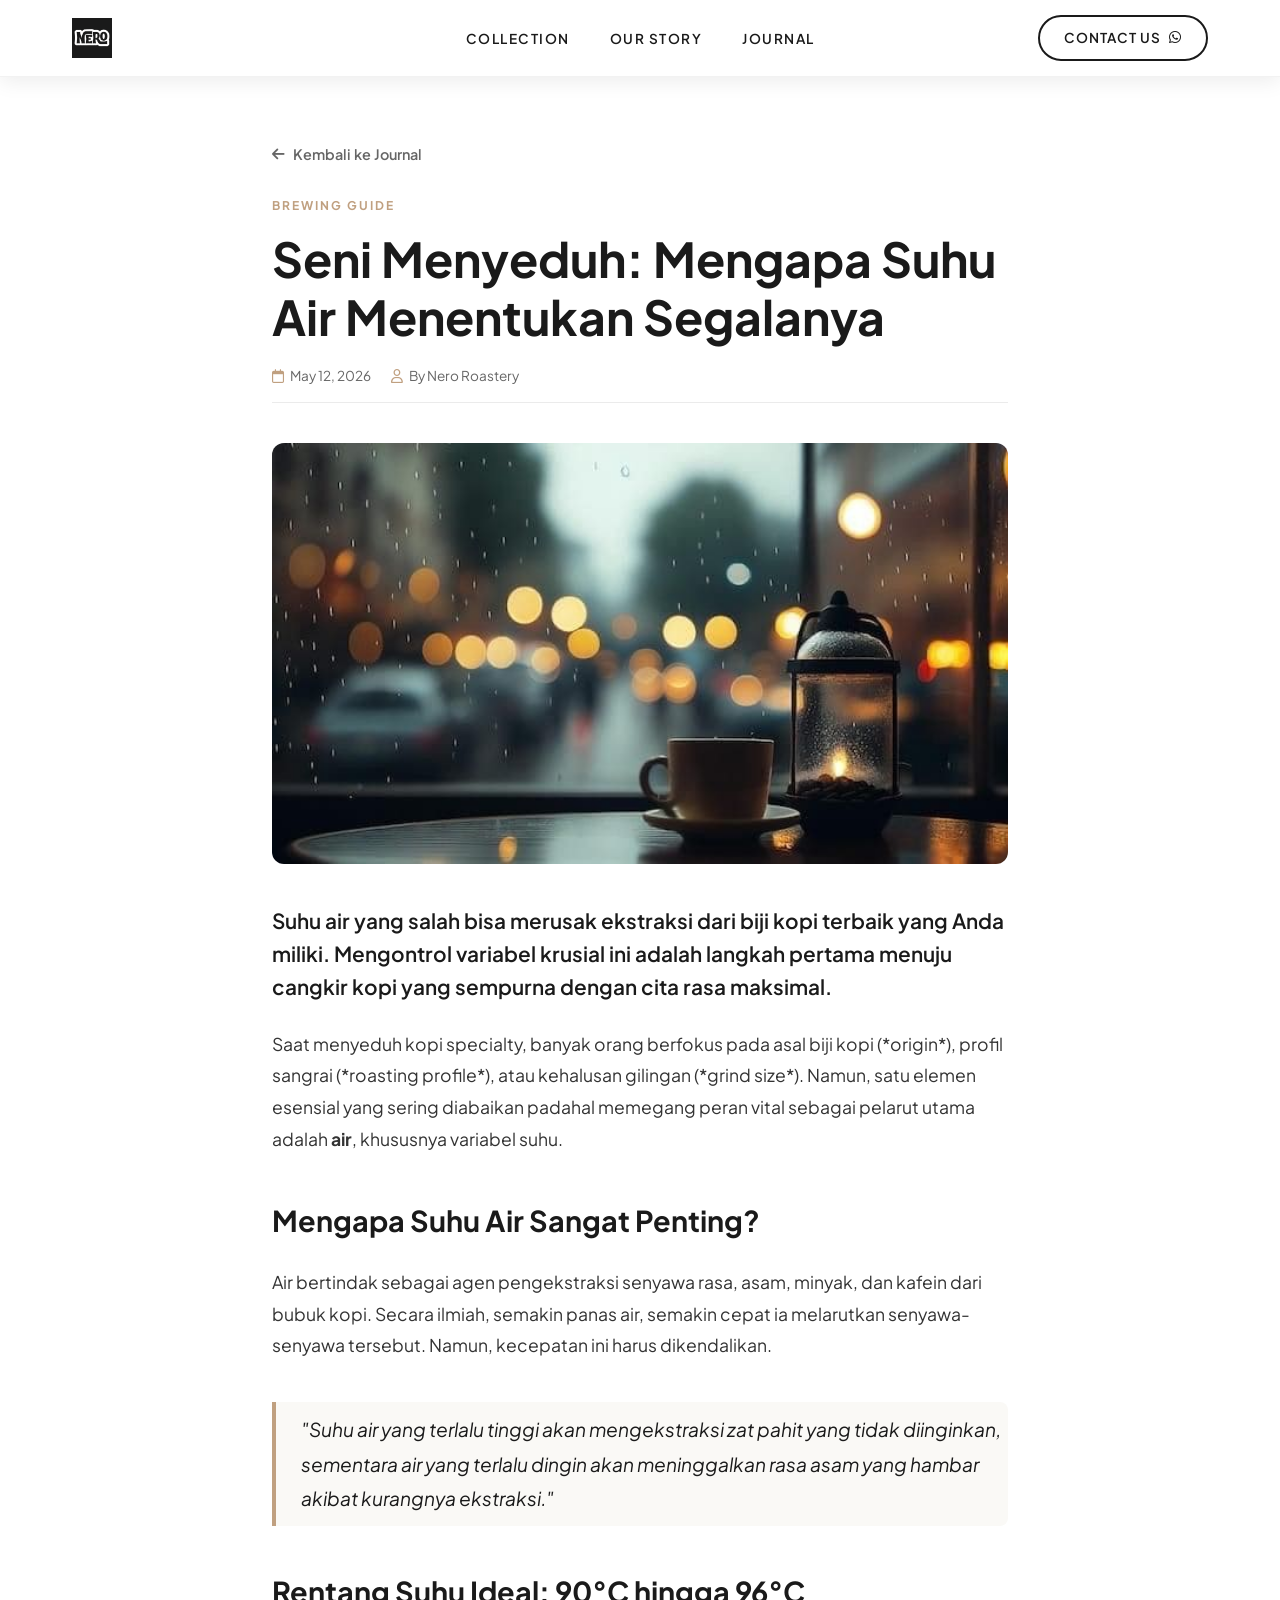
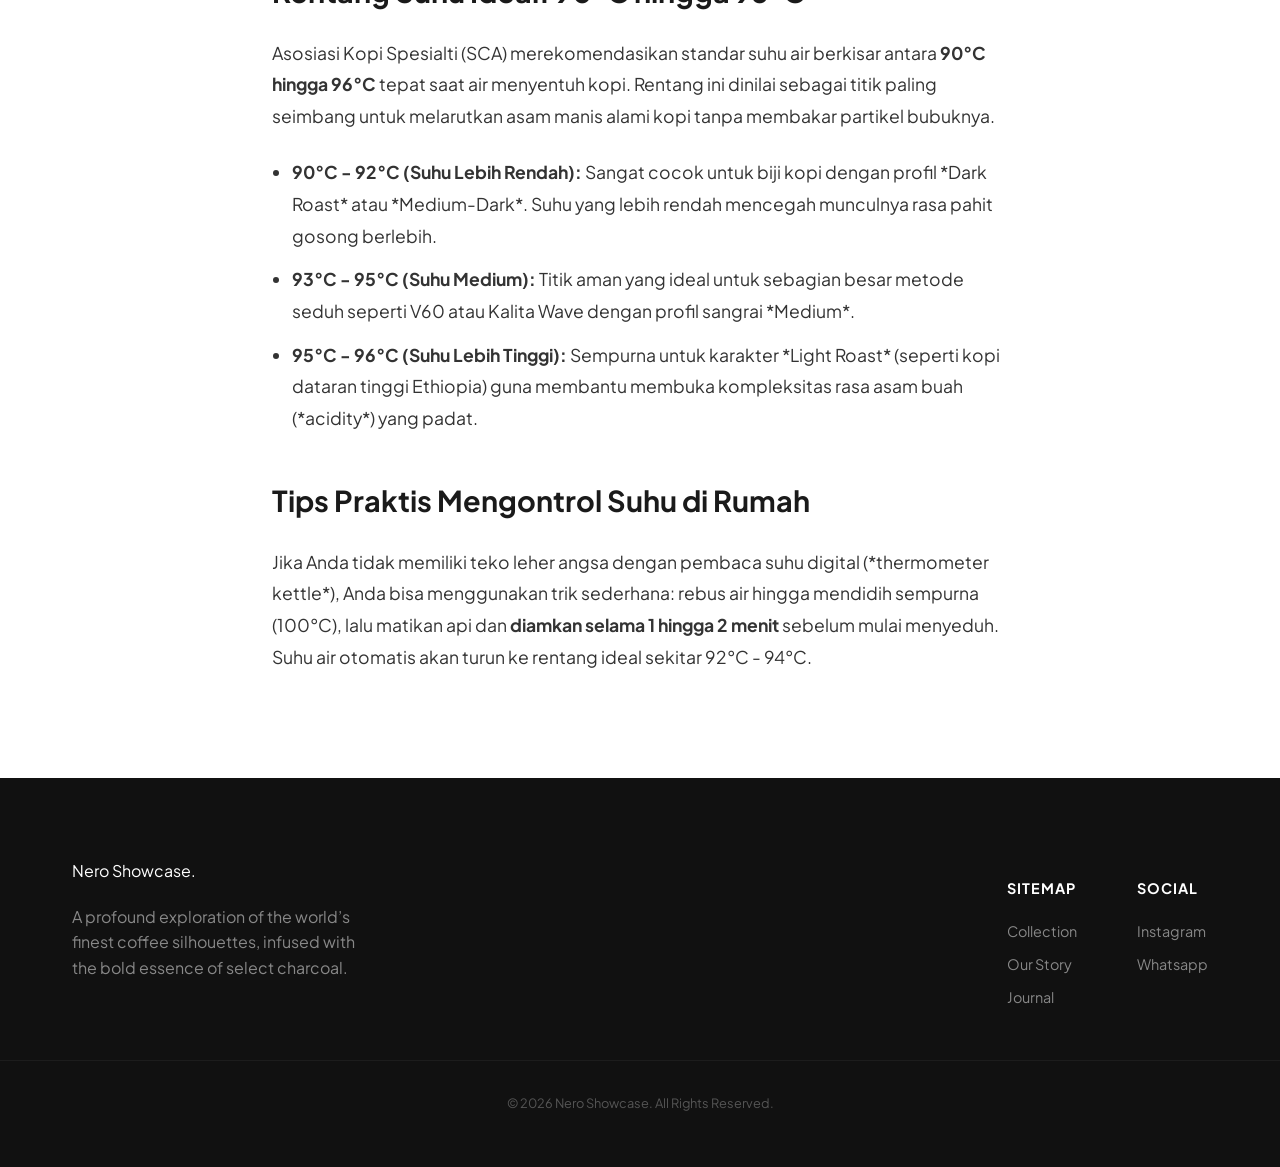
==== article1.html @ 65f0a844 "Add files via upload" ====
<!DOCTYPE html>
<html lang="en">
<head>
    <meta charset="UTF-8">
    <meta name="viewport" content="width=device-width, initial-scale=1.0">
    <meta name="description" content="Nero Journal - Detail Artikel">
    <title>Seni Menyeduh: Mengapa Suhu Air Menentukan Segalanya | Nero</title>
    
    <!-- Stylesheets -->
    <link rel="stylesheet" href="styles.css">
    <link href="https://fonts.googleapis.com/css2?family=Plus+Jakarta+Sans:wght@300;400;600;700&display=swap" rel="stylesheet">
    <link rel="stylesheet" href="https://cdnjs.cloudflare.com/ajax/libs/font-awesome/6.0.0/css/all.min.css">
</head>
<body class="article-detail-page">

    <!-- Navigation Bar (Sama seperti halaman utama) -->
    <nav id="main-nav" class="scrolled"> <!-- Kelas 'scrolled' dipasang permanen agar background nav langsung putih/solid di halaman detail -->
        <div class="container nav-wrapper">
            <div class="logo">
                <a href="index.html#hero">
                    <img src="images/logo.png" alt="Nero Logo" class="logo-img" style="filter: none; height: 40px;">    
                </a>
            </div>
            <ul class="nav-links">
                <li><a href="index.html#products" class="nav-item">Collection</a></li>
                <li><a href="index.html#about" class="nav-item">Our Story</a></li>
                <li><a href="index.html#blog" class="nav-item">Journal</a></li>
            </ul>
            <div class="nav-contact-btn-wrapper">
                <a href="https://wa.me/6287782982960" target="_blank" class="btn-contact-us">
                    Contact Us <i class="fab fa-whatsapp"></i>
                </a>
            </div>
        </div>
    </nav>

    <!-- Main Content Container -->
    <main class="container article-container">
        <!-- Kembali ke Journal -->
        <a href="index.html#blog" class="back-to-journal">
            <i class="fas fa-arrow-left"></i> Kembali ke Journal
        </a>

        <article class="main-article">
            <!-- Header Artikel -->
            <header class="article-header">
                <span class="category">Brewing Guide</span>
                <h1>Seni Menyeduh: Mengapa Suhu Air Menentukan Segalanya</h1>
                <div class="article-meta">
                    <span class="meta-date"><i class="far fa-calendar"></i> May 12, 2026</span>
                    <span class="meta-author"><i class="far fa-user"></i> By Nero Roastery</span>
                </div>
            </header>

            <!-- Gambar Utama -->
            <div class="article-hero-img">
                <img src="images/Article 1.jpg" alt="Brewing coffee">
            </div>

            <!-- Konten Artikel -->
            <div class="article-body">
                <p class="lead">Suhu air yang salah bisa merusak ekstraksi dari biji kopi terbaik yang Anda miliki. Mengontrol variabel krusial ini adalah langkah pertama menuju cangkir kopi yang sempurna dengan cita rasa maksimal.</p>
                
                <p>Saat menyeduh kopi specialty, banyak orang berfokus pada asal biji kopi (*origin*), profil sangrai (*roasting profile*), atau kehalusan gilingan (*grind size*). Namun, satu elemen esensial yang sering diabaikan padahal memegang peran vital sebagai pelarut utama adalah <strong>air</strong>, khususnya variabel suhu.</p>

                <h2>Mengapa Suhu Air Sangat Penting?</h2>
                <p>Air bertindak sebagai agen pengekstraksi senyawa rasa, asam, minyak, dan kafein dari bubuk kopi. Secara ilmiah, semakin panas air, semakin cepat ia melarutkan senyawa-senyawa tersebut. Namun, kecepatan ini harus dikendalikan.</p>
                
                <blockquote>
                    "Suhu air yang terlalu tinggi akan mengekstraksi zat pahit yang tidak diinginkan, sementara air yang terlalu dingin akan meninggalkan rasa asam yang hambar akibat kurangnya ekstraksi."
                </blockquote>

                <h2>Rentang Suhu Ideal: 90°C hingga 96°C</h2>
                <p>Asosiasi Kopi Spesialti (SCA) merekomendasikan standar suhu air berkisar antara <strong>90°C hingga 96°C</strong> tepat saat air menyentuh kopi. Rentang ini dinilai sebagai titik paling seimbang untuk melarutkan asam manis alami kopi tanpa membakar partikel bubuknya.</p>
                
                <ul>
                    <li><strong>90°C - 92°C (Suhu Lebih Rendah):</strong> Sangat cocok untuk biji kopi dengan profil *Dark Roast* atau *Medium-Dark*. Suhu yang lebih rendah mencegah munculnya rasa pahit gosong berlebih.</li>
                    <li><strong>93°C - 95°C (Suhu Medium):</strong> Titik aman yang ideal untuk sebagian besar metode seduh seperti V60 atau Kalita Wave dengan profil sangrai *Medium*.</li>
                    <li><strong>95°C - 96°C (Suhu Lebih Tinggi):</strong> Sempurna untuk karakter *Light Roast* (seperti kopi dataran tinggi Ethiopia) guna membantu membuka kompleksitas rasa asam buah (*acidity*) yang padat.</li>
                </ul>

                <h2>Tips Praktis Mengontrol Suhu di Rumah</h2>
                <p>Jika Anda tidak memiliki teko leher angsa dengan pembaca suhu digital (*thermometer kettle*), Anda bisa menggunakan trik sederhana: rebus air hingga mendidih sempurna (100°C), lalu matikan api dan <strong>diamkan selama 1 hingga 2 menit</strong> sebelum mulai menyeduh. Suhu air otomatis akan turun ke rentang ideal sekitar 92°C - 94°C.</p>
            </div>
        </article>
    </main>

    <!-- Footer (Sama seperti halaman utama) -->
    <footer>
        <div class="container footer-content">
            <div class="footer-brand">
                <div class="logo">Nero Showcase<span>.</span></div>
                <p>A profound exploration of the world’s finest coffee silhouettes, infused with the bold essence of select charcoal.</p>
            </div>
            <div class="footer-info">
                <div class="footer-col">
                    <h4>Sitemap</h4>
                    <a href="index.html#products">Collection</a>
                    <a href="index.html#about">Our Story</a>
                    <a href="index.html#blog">Journal</a>
                </div>
                <div class="footer-col">
                    <h4>Social</h4>
                    <a href="https://www.instagram.com/sip.with.nero/">Instagram</a>
                    <a href="https://wa.me/6287782982960">Whatsapp</a>
                </div>
            </div>
        </div>
        <div class="footer-bottom">
            <div class="container">
                <p>&copy; 2026 Nero Showcase. All Rights Reserved.</p>
            </div>
        </div>
    </footer>

</body>
</html>
---- styles.css ----
/* ==========================================================================
   1. SETTINGS & VARIABLES
   ========================================================================== */
:root {
    --primary: #1a1a1a;
    --accent: #c0a080;
    --bg: #faf9f6;
    --white: #ffffff;
    --text-muted: #666666;
    --transition: all 0.4s cubic-bezier(0.165, 0.84, 0.44, 1);
    --container-width: 1200px;
}

/* ==========================================================================
   2. GLOBAL RESET
   ========================================================================== */
*, *::before, *::after { 
  box-sizing: border-box; 
}

body { 
    margin: 0; 
    font-family: 'Plus Jakarta Sans', sans-serif; 
    background-color: var(--bg); 
    color: var(--primary); 
    line-height: 1.6;
    overflow-x: hidden; 
    -webkit-font-smoothing: antialiased;
}

a { 
  text-decoration: none; 
  color: inherit; transition: 
  var(--transition); 
}

img { 
  max-width: 100%; 
  display: block; 
  object-fit: cover; 
}

/* ==========================================================================
   3. REUSABLE COMPONENTS
   ========================================================================== */
.container {
    max-width: var(--container-width);
    margin: 0 auto;
    padding: 0 2rem;
}

.section-padding { 
  padding: 120px 0; 
  border-bottom: 1px solid rgba(0,0,0,0.05); 
}

.section-header { 
  text-align: center; 
  margin-bottom: 60px; 
}

.section-header h2 { 
  font-size: 2.5rem; 
  margin-bottom: 10px; 
}

.section-header p { 
  color: var(--text-muted); 
}

.subtitle {
    display: block; 
    color: var(--accent); 
    font-weight: 700;
    text-transform: uppercase; 
    letter-spacing: 2px; 
    font-size: 0.8rem; 
    margin-bottom: 10px;
}

.tag {
    display: inline-block; 
    font-size: 0.7rem; 
    font-weight: 700;
    text-transform: uppercase; 
    letter-spacing: 1px; 
    color: var(--accent);
    margin-top: 15px; 
    padding: 4px 12px; 
    border: 1px solid var(--accent); 
    border-radius: 4px;
}

/* ==========================================================================
   4. NAVIGATION
   ========================================================================== */
#main-nav {
    position: fixed;
    width: 100%;
    padding: 30px 0;
    transition: all 0.4s cubic-bezier(0.4, 0, 0.2, 1);
    z-index: 1000;
    background: transparent;
}

#main-nav.scrolled {
    padding: 15px 0;
    background: rgba(255, 255, 255, 0.95);
    backdrop-filter: blur(15px);
    box-shadow: 0 4px 20px rgba(0, 0, 0, 0.08);
    border-bottom: 1px solid rgba(0,0,0,0.05);
}

#main-nav.scrolled .logo-img {
    height: 40px;
    filter: none; 
}

#main-nav.scrolled .nav-item{
    color: #1a1a1a;
}

#main-nav.scrolled .nav-item:hover,
#main-nav.scrolled {
    color: var(--accent);
}

.nav-wrapper {
    display: grid;
    grid-template-columns: 1fr auto 1fr;
    align-items: center;
    width: 100%;
}

.btn-contact-us {
    background-color: transparent;
    color: #ffffff;
    right: 100px;
    padding: 10px 24px;
    border-radius: 50px;
    font-size: 0.85rem;
    font-weight: 600;
    text-transform: uppercase;
    letter-spacing: 1px;
    border: 2px solid #ffffff;
    display: inline-flex;
    align-items: center;
    gap: 8px;
    transition: var(--transition);
}

#main-nav.scrolled .btn-contact-us {
    color: var(--primary);
    border-color: var(--primary);
}

.btn-contact-us:hover {
    background-color: var(--accent);
    border-color: var(--accent);
    color: #ffffff !important; /* Memaksa teks tetap putih saat di-hover */
    transform: translateY(-2px);
    box-shadow: 0 4px 15px rgba(192, 160, 128, 0.4);
}

.nav-contact-btn-wrapper {
    display: flex;
    justify-content: flex-end;
}

#main-nav .logo a, 
#main-nav .nav-item {
    color: #ffffff;
}

.logo {
    display: flex;
    align-items: center;
}

.logo-img {
    height: 50px;
    width: auto;
    transition: all 0.4s ease;
    filter: brightness(0) invert(1); 
}

nav.scrolled .logo-img {
    height: 40px; 
    filter: none; 
    background-color: var(--primary);
}

.nav-links { 
  display: flex; 
  gap: 40px; 
  list-style: none; 
  margin: 0; 
  padding: 0; 
  justify-content: center; 
}

.nav-item, .nav-socials a {
    color: rgba(255, 255, 255, 0.9);
    transition: all 0.3s ease;
}

.nav-item {
    font-size: 0.85rem;
    font-weight: 600;
    text-transform: uppercase;
    letter-spacing: 1.5px;
    color: rgba(255, 255, 255, 0.9);
    position: relative;
    transition: var(--transition);
}

.nav-item::after {
    content: '';
    position: absolute;
    bottom: -5px;
    left: 0;
    width: 0;
    height: 2px;
    background: var(--accent);
    transition: width 0.3s ease;
}

.nav-item:hover::after { 
  width: 100%; 
}

.nav-item:hover { 
  color: var(--white); 
}

nav.scrolled .nav-item:hover { 
  color: var(--accent); 
}

/* ==========================================================================
   5. HERO SECTION
   ========================================================================== */
.hero { 
    height: 100vh; 
    position: relative; 
    display: flex; 
    align-items: center; 
    justify-content: center; 
    text-align: center; 
    color: var(--white); 
    overflow: hidden;
}
.hero video { 
  position: absolute; 
  inset: 0; 
  width: 100%; 
  height: 100%; 
  z-index: -2; 
  object-fit: cover; 
}

.overlay { 
  position: absolute; 
  inset: 0; 
  z-index: -1; 
  background: linear-gradient(to right, rgba(0,0,0,0.6) 20%, transparent 80%); 
}

.hero h1 { 
  font-size: clamp(2.5rem, 8vw, 5rem); 
  line-height: 1.1; 
  margin-bottom: 20px; 
}

.hero h1 span { 
  color: black; 
}

.hero p { 
  max-width: 500px; 
  font-size: 1.1rem; 
  margin: 0 auto 30px; 
  opacity: 0.9; 
}
.btn { 
  padding: 14px 32px; 
  border-radius: 50px; 
  font-weight: 600; 
  display: inline-block; 
  border: none; 
  cursor: pointer; 
  text-align: center; 
  transition: var(--transition); 
}
.btn-primary { 
  background: var(--white); 
  color: var(--primary); 
}
.btn-primary:hover { 
  background: var(--accent); 
  color: var(--white); 
  transform: translateY(-3px); 
  box-shadow: 0 10px 20px rgba(192, 160, 128, 0.3); 
}

/* ==========================================================================
   6. PRODUCT SECTION
   ========================================================================== */
.category-wrapper {
    margin-bottom: 80px;
}

.category-title {
    font-size: 1.8rem;
    margin-bottom: 40px;
    padding-left: 10px;
    border-left: 4px solid var(--accent);
}

/* Grid dipaksa menjadi 3 kolom */
.product-grid { 
    display: grid; 
    grid-template-columns: repeat(3, 1fr); /* Tetap 3 kolom */
    gap: 40px; /* Spacing antar card diperlebar agar elegan */
}

.product-card { 
    background: transparent; /* Hilangkan bg agar menyatu dengan desain showcase */
    transition: var(--transition); 
}

.product-card img { 
    width: 100%; 
    height: 100%; 
    object-fit: cover; 
    transition: var(--transition); 
}
.img-container { 
    width: 100%; 
    aspect-ratio: 1 / 1; 
    overflow: hidden; 
    border-radius: 12px; 
    
    /* Latar belakang profesional: Abu-abu sangat muda/Putih tulang */
    background-color: #F7F7F7; 
    
    /* Memberikan jarak agar gambar mengecil di tengah (Clean Look) */
    padding: 40px; 
    
    /* Layout untuk memastikan gambar tepat di tengah */
    display: flex;
    justify-content: center;
    align-items: center;
    
    /* Garis tepi tipis untuk definisi (Optional) */
    border: 1px solid rgba(0,0,0,0.03);
    
    transition: var(--transition);
}

.img-container img { 
    max-width: 100%; 
    max-height: 100%; 
    width: auto;
    height: auto;
    
    /* Memastikan seluruh objek produk terlihat tanpa terpotong */
    object-fit: contain; 
    
    /* Shadow halus pada gambar produk agar terlihat 3D (Premium Touch) */
    filter: drop-shadow(0 10px 15px rgba(0,0,0,0.1));
    
    transition: transform 0.5s cubic-bezier(0.165, 0.84, 0.44, 1);
}

/* Interaksi Hover */
.product-card:hover .img-container {
    background-color: #EDEDED; /* Berubah sedikit lebih gelap saat hover */
}

.product-card:hover img {
    transform: scale(1.1) translateY(-5px);
}

/* Spacing Spesifik untuk Teks (h3, p, price) */
.product-card h3 { 
    padding-top: 10px;
    font-size: 1.4rem; 
    margin: 0 0 15px 0; /* Jarak bawah Judul */
    line-height: 1.2;
}

.product-card p { 
    color: var(--text-muted); 
    font-size: 0.95rem;
    margin: 0 0 20px 0; /* Jarak bawah Paragraf */
    min-height: 50px; /* Menjaga agar tinggi teks seragam */
}

.price { 
    font-weight: 700; 
    color: var(--accent); 
    font-size: 1.25rem; 
    display: block; 
    margin-top: auto; /* Mendorong harga ke bawah jika teks deskripsi pendek */
}

/* ==========================================================================
   7. ABOUT SECTION
   ========================================================================== */
.about-wrapper { 
  display: grid; 
  grid-template-columns: 1fr 1fr; 
  gap: 80px; 
  align-items: center; 
}

.about-image-stack { 
  position: relative; 
  padding-bottom: 40px; 
}

.about-image-stack .img-main { 
  width: 100%; 
  height: auto; 
  border-radius: 12px; 
  z-index: 2; 
  position: relative; 
}

.img-accent-box { 
  position: absolute; 
  width: 80%; 
  height: 80%; 
  border: 2px solid var(--accent); 
  bottom: 0; 
  right: -20px; 
  z-index: 1; 
}

.about-text h2 { 
  font-size: 2.5rem; 
  line-height: 1.1; 
  margin-bottom: 25px; 
}

.about-text .lead { 
  font-size: 1.1rem; 
  color: var(--primary); 
  font-weight: 600; 
  margin-bottom: 20px; 
}

.about-stats { 
  display: flex; 
  gap: 40px; 
  margin-top: 40px; 
  padding-top: 30px; 
  border-top: 1px solid #eee; 
}

.stat-item strong { 
  display: block; 
  font-size: 2rem; 
  color: var(--primary);
}

.stat-item span { 
  font-size: 0.85rem; 
  color: var(--text-muted); 
}

/* ==========================================================================
   8. JOURNAL SECTION
   ========================================================================== */
.blog-grid { 
    display: grid; 
    grid-template-columns: repeat(auto-fit, minmax(320px, 1fr)); 
    gap: 50px; /* Jarak antar artikel diperlebar agar tidak sesak */
}

.blog-card { 
    background: transparent; /* Menghilangkan background agar terlihat lebih clean */
    border-radius: 0; /* Menggunakan gaya tajam/minimalis sering terlihat lebih premium */
    overflow: hidden; 
    transition: var(--transition); 
}

/* Container Gambar */
.blog-img { 
    position: relative; 
    overflow: hidden; 
    margin-bottom: 30px; /* Spacing lebih besar ke area teks */
    border-radius: 8px; /* Border radius halus hanya pada gambar */
}

.blog-img img { 
    width: 100%; 
    height: 280px; /* Gambar dibuat sedikit lebih tinggi */
    object-fit: cover; 
    transition: transform 0.8s cubic-bezier(0.165, 0.84, 0.44, 1);
}

.blog-card:hover .blog-img img { 
    transform: scale(1.08); /* Zoom halus saat hover */
}

/* Badge Tanggal */
.blog-date { 
    position: absolute; 
    bottom: 0; 
    left: 0; 
    background: var(--primary); 
    color: var(--white); 
    padding: 10px 18px; 
    font-size: 0.7rem; 
    font-weight: 600;
    letter-spacing: 1px;
}

/* Area Informasi Teks */
.blog-info {
    padding: 0 5px; /* Memberikan sedikit offset agar teks tidak menempel ke tepi container */
}

.category { 
    color: var(--accent); 
    font-weight: 700; 
    font-size: 0.75rem; 
    text-transform: uppercase; 
    letter-spacing: 2px;
    display: block; 
    margin-bottom: 15px; /* Jarak ke judul */
}

/* Perbaikan Spacing Judul (H3) */
.blog-info h3 { 
    font-size: 1.5rem; 
    margin-bottom: 20px; /* Spacing lebih lega ke paragraf */
    line-height: 1.25; 
    color: var(--primary);
    font-weight: 700;
}

/* Perbaikan Spacing Paragraf */
.blog-info p { 
    color: var(--text-muted); 
    font-size: 1rem; 
    line-height: 1.6;
    margin-bottom: 30px; /* Spacing lebih lega ke tombol Read More */
    display: -webkit-box; 
    -webkit-line-clamp: 3;
    line-clamp: 3;
    -webkit-box-orient: vertical; 
    overflow: hidden; 
}

/* Read More / See More Styling */
.read-more { 
    font-weight: 700; 
    font-size: 0.85rem; 
    text-transform: uppercase;
    letter-spacing: 1px;
    color: var(--primary);
    border-bottom: 2px solid var(--accent); /* Memberikan aksen garis bawah sebagai ganti button kaku */
    padding-bottom: 5px;
    transition: var(--transition);
    display: inline-block;
}

.read-more:hover {
    color: var(--accent);
    border-color: var(--primary);
}

/* ==========================================================================
   9. FOOTER
   ========================================================================== */
footer { 
  background: #111; 
  color: #fff; 
  padding: 80px 0 20px; 
}

.footer-content { 
  display: flex; 
  justify-content: space-between; 
  flex-wrap: wrap; 
  gap: 40px; 
  padding-bottom: 40px; 
}

.footer-brand { 
  max-width: 300px; 
}

.footer-brand p { 
  margin-top: 20px; 
  color: #888; 
}

.footer-info { 
  display: flex; 
  flex-wrap: wrap; 
  gap: 60px; 
}

.footer-col h4 { 
  margin-bottom: 20px; 
  font-size: 0.9rem; 
  text-transform: uppercase; 
  letter-spacing: 1px; 
}

.footer-col a { 
  display: block; 
  color: #888; 
  margin-bottom: 10px; 
  font-size: 0.9rem; 
}

.footer-col a:hover { 
  color: var(--accent); 
}

.footer-bottom { 
  border-top: 1px solid rgba(255,255,255,0.05); 
  padding: 20px 0; 
  text-align: center; 
  font-size: 0.8rem; 
  color: #555; 
}

/* ==========================================================================
   10. ARTICLE DETAIL PAGE STYLES
   ========================================================================== */
.article-detail-page {
    background-color: #ffffff; /* Latar belakang artikel dibuat putih bersih agar fokus membaca */
}

.article-container {
    max-width: 800px; /* Lebar membaca yang ideal agar mata tidak lelah */
    padding-top: 140px; /* Jarak aman dari fixed navigation bar */
    padding-bottom: 80px;
}

/* Tombol Kembali */
.back-to-journal {
    display: inline-flex;
    align-items: center;
    gap: 8px;
    font-size: 0.9rem;
    font-weight: 600;
    color: var(--text-muted);
    margin-bottom: 30px;
    transition: var(--transition);
}

.back-to-journal:hover {
    color: var(--accent);
    transform: translateX(-5px);
}

/* Header Artikel */
.article-header h1 {
    font-size: clamp(2rem, 5vw, 3rem);
    line-height: 1.2;
    margin: 15px 0 20px 0;
    color: var(--primary);
}

.article-meta {
    display: flex;
    gap: 20px;
    color: var(--text-muted);
    font-size: 0.85rem;
    margin-bottom: 40px;
    border-bottom: 1px solid rgba(0,0,0,0.08);
    padding-bottom: 15px;
}

.article-meta i {
    color: var(--accent);
    margin-right: 4px;
}

/* Gambar Utama Artikel */
.article-hero-img {
    width: 100%;
    height: auto;
    max-height: 450px;
    overflow: hidden;
    border-radius: 12px;
    margin-bottom: 40px;
}

.article-hero-img img {
    width: 100%;
    height: 100%;
    object-fit: cover;
}

/* Isi Konten Tulisan */
.article-body {
    font-size: 1.1rem;
    line-height: 1.8;
    color: #333333;
}

.article-body p {
    margin-bottom: 25px;
}

.article-body p.lead {
    font-size: 1.3rem;
    font-weight: 600;
    color: var(--primary);
    line-height: 1.6;
}

.article-body h2 {
    font-size: 1.8rem;
    color: var(--primary);
    margin: 40px 0 20px 0;
}

/* Blockquote / Kutipan Premium */
.article-body blockquote {
    border-left: 4px solid var(--accent);
    padding: 10px 0 10px 25px;
    margin: 40px 0;
    font-style: italic;
    font-size: 1.2rem;
    color: var(--primary);
    background-color: #faf9f6;
    border-radius: 0 8px 8px 0;
}

/* Daftar List */
.article-body ul {
    margin-bottom: 30px;
    padding-left: 20px;
}

.article-body li {
    margin-bottom: 12px;
}

/* Penyesuaian Responsif Layar HP */
@media (max-width: 768px) {
    .article-container {
        padding-top: 180px; /* Memberi ruang untuk navbar vertikal HP */
    }
}

/* ==========================================================================
   11. ANIMATIONS & RESPONSIVE
   ========================================================================== */
.reveal-hidden { 
  opacity: 0; 
  transform: translateY(30px); 
  transition: all 0.8s var(--transition); 
}

.reveal-hidden.active { 
  opacity: 1; 
  transform: translateY(0); 
}

@media (max-width: 1100px) {
    .nav-wrapper {
        display: grid;
        grid-template-columns: auto 1fr auto;
        align-items: center;
        gap: 20px;
    }
    
    .nav-links {
        display: flex !important;
        justify-content: center;
        gap: 20px; 
    }

    .nav-contact-btn-wrapper {
        display: flex;
        justify-content: flex-end;
    }

    .btn-contact-us {
        padding: 8px 18px;
        font-size: 0.8rem;
        white-space: nowrap;
    }
}

@media (max-width: 992px) {
    .about-wrapper { 
      grid-template-columns: 1fr; 
      gap: 50px; 
    }

    .product-grid {
        grid-template-columns: repeat(2, 1fr);
    }

    .about-text h2 { 
      font-size: 2rem; 
    }

    .about-image-stack .img-main { 
      height: auto; 
    }
}

@media (max-width: 768px) {
    .nav-wrapper {
        display: flex;
        justify-content: space-between;
        align-items: center;
    } 

    .nav-contact-btn-wrapper {
        margin-left: auto;
    }

    .btn-contact-us {
        padding: 8px 16px;
        font-size: 0.75rem;
        white-space: nowrap;
    }

    .nav-links {
      display: flex !important; 
      justify-content: center;
      gap: 20px;
      grid-column: 2; /* Menaruh menu di baris kedua */
    }

    .section-padding { 
        padding: 60px 0; 
    }

    .hero { 
        text-align: center; 
        justify-content: center; 
    }

    .hero p { 
        margin: 0 auto 30px; 
        max-width: 90%; 
    }
    
    .footer-info { 
        gap: 30px; 
    }
}

@media (max-width: 600px) {
    .product-grid {
        grid-template-columns: 1fr;
    }
}
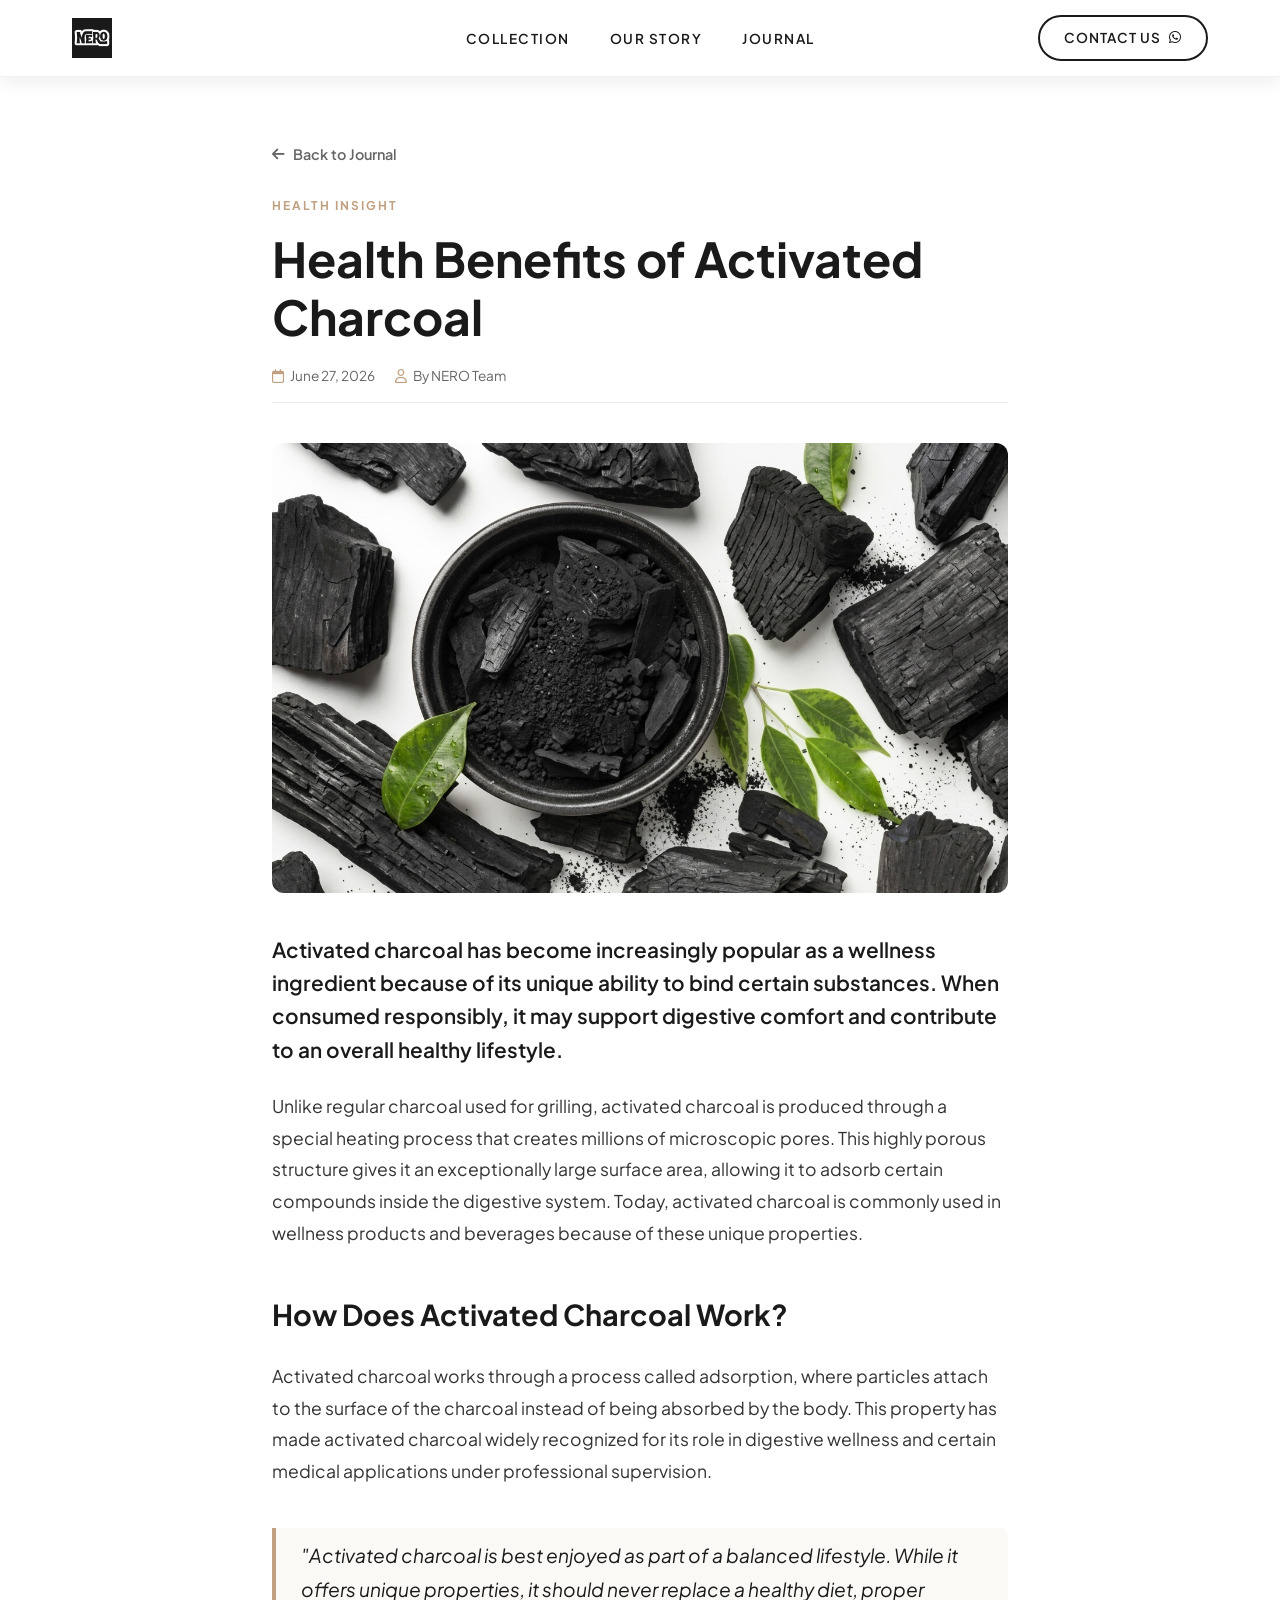
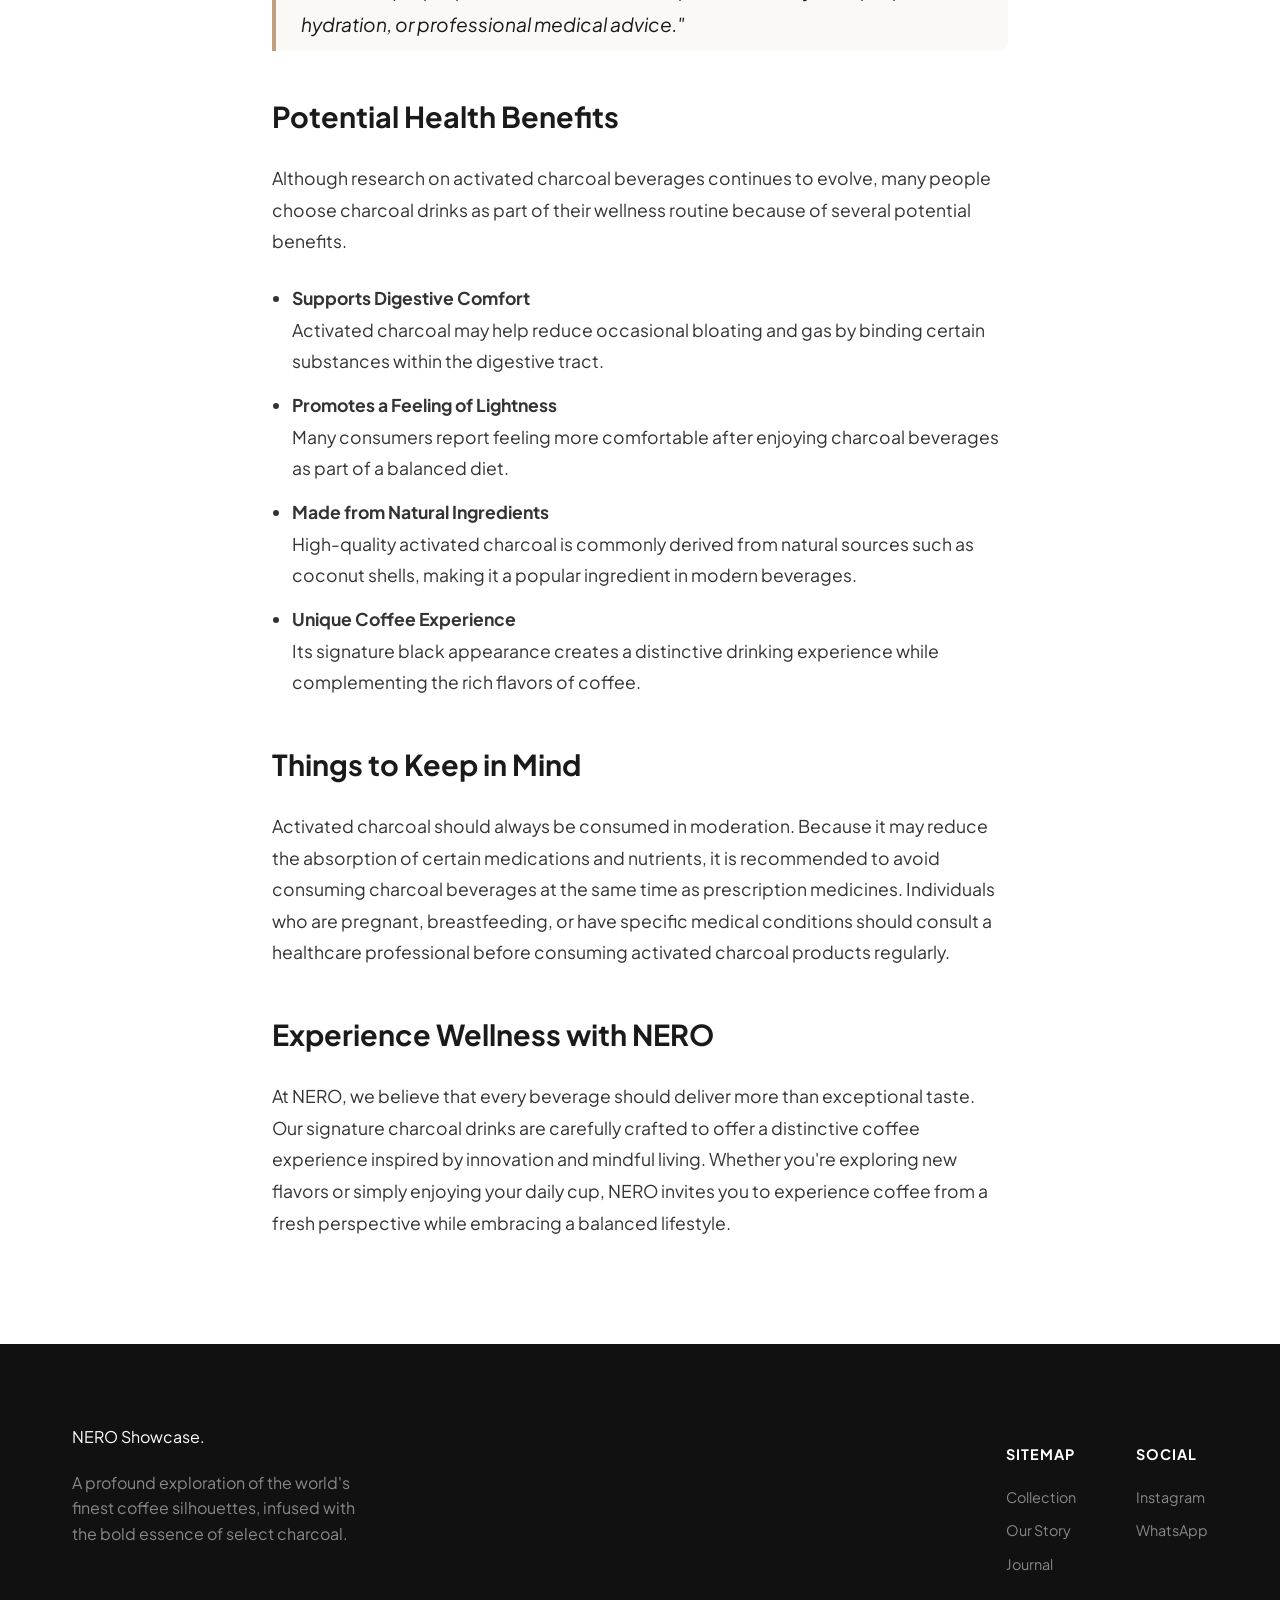
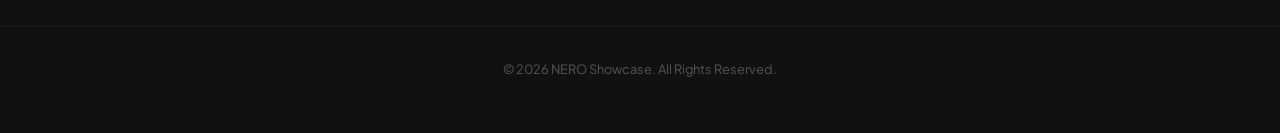
==== commit 78c18d31: "Add files via upload" ====
--- a/article1.html
+++ b/article1.html
@@ -3,29 +3,32 @@
 <head>
     <meta charset="UTF-8">
     <meta name="viewport" content="width=device-width, initial-scale=1.0">
-    <meta name="description" content="Nero Journal - Detail Artikel">
-    <title>Seni Menyeduh: Mengapa Suhu Air Menentukan Segalanya | Nero</title>
-    
+    <meta name="description" content="Discover the health benefits of activated charcoal and how it supports digestive wellness.">
+    <title>Health Benefits of Activated Charcoal | NERO</title>
+
     <!-- Stylesheets -->
     <link rel="stylesheet" href="styles.css">
     <link href="https://fonts.googleapis.com/css2?family=Plus+Jakarta+Sans:wght@300;400;600;700&display=swap" rel="stylesheet">
     <link rel="stylesheet" href="https://cdnjs.cloudflare.com/ajax/libs/font-awesome/6.0.0/css/all.min.css">
 </head>
+
 <body class="article-detail-page">
 
-    <!-- Navigation Bar (Sama seperti halaman utama) -->
-    <nav id="main-nav" class="scrolled"> <!-- Kelas 'scrolled' dipasang permanen agar background nav langsung putih/solid di halaman detail -->
+    <!-- Navigation -->
+    <nav id="main-nav" class="scrolled">
         <div class="container nav-wrapper">
             <div class="logo">
                 <a href="index.html#hero">
-                    <img src="images/logo.png" alt="Nero Logo" class="logo-img" style="filter: none; height: 40px;">    
+                    <img src="images/logo.png" alt="NERO Logo" class="logo-img" style="filter:none;height:40px;">
                 </a>
             </div>
+
             <ul class="nav-links">
                 <li><a href="index.html#products" class="nav-item">Collection</a></li>
                 <li><a href="index.html#about" class="nav-item">Our Story</a></li>
                 <li><a href="index.html#blog" class="nav-item">Journal</a></li>
             </ul>
+
             <div class="nav-contact-btn-wrapper">
                 <a href="https://wa.me/6287782982960" target="_blank" class="btn-contact-us">
                     Contact Us <i class="fab fa-whatsapp"></i>
@@ -34,81 +37,136 @@
         </div>
     </nav>
 
-    <!-- Main Content Container -->
+    <!-- Main Content -->
     <main class="container article-container">
-        <!-- Kembali ke Journal -->
+
         <a href="index.html#blog" class="back-to-journal">
-            <i class="fas fa-arrow-left"></i> Kembali ke Journal
+            <i class="fas fa-arrow-left"></i> Back to Journal
         </a>
 
         <article class="main-article">
-            <!-- Header Artikel -->
+
+            <!-- Article Header -->
             <header class="article-header">
-                <span class="category">Brewing Guide</span>
-                <h1>Seni Menyeduh: Mengapa Suhu Air Menentukan Segalanya</h1>
+                <span class="category">Health Insight</span>
+                <h1>Health Benefits of Activated Charcoal</h1>
+
                 <div class="article-meta">
-                    <span class="meta-date"><i class="far fa-calendar"></i> May 12, 2026</span>
-                    <span class="meta-author"><i class="far fa-user"></i> By Nero Roastery</span>
+                    <span class="meta-date">
+                        <i class="far fa-calendar"></i> June 27, 2026
+                    </span>
+
+                    <span class="meta-author">
+                        <i class="far fa-user"></i> By NERO Team
+                    </span>
                 </div>
             </header>
 
-            <!-- Gambar Utama -->
+            <!-- Hero Image -->
             <div class="article-hero-img">
-                <img src="images/Article 1.jpg" alt="Brewing coffee">
+                <img src="images/article 2.jpeg" alt="Health Benefits of Activated Charcoal">
             </div>
 
-            <!-- Konten Artikel -->
+            <!-- Article Content -->
             <div class="article-body">
-                <p class="lead">Suhu air yang salah bisa merusak ekstraksi dari biji kopi terbaik yang Anda miliki. Mengontrol variabel krusial ini adalah langkah pertama menuju cangkir kopi yang sempurna dengan cita rasa maksimal.</p>
-                
-                <p>Saat menyeduh kopi specialty, banyak orang berfokus pada asal biji kopi (*origin*), profil sangrai (*roasting profile*), atau kehalusan gilingan (*grind size*). Namun, satu elemen esensial yang sering diabaikan padahal memegang peran vital sebagai pelarut utama adalah <strong>air</strong>, khususnya variabel suhu.</p>
 
-                <h2>Mengapa Suhu Air Sangat Penting?</h2>
-                <p>Air bertindak sebagai agen pengekstraksi senyawa rasa, asam, minyak, dan kafein dari bubuk kopi. Secara ilmiah, semakin panas air, semakin cepat ia melarutkan senyawa-senyawa tersebut. Namun, kecepatan ini harus dikendalikan.</p>
-                
+                <p class="lead">
+                    Activated charcoal has become increasingly popular as a wellness ingredient because of its unique ability to bind certain substances. When consumed responsibly, it may support digestive comfort and contribute to an overall healthy lifestyle.
+                </p>
+
+                <p>
+                    Unlike regular charcoal used for grilling, activated charcoal is produced through a special heating process that creates millions of microscopic pores. This highly porous structure gives it an exceptionally large surface area, allowing it to adsorb certain compounds inside the digestive system. Today, activated charcoal is commonly used in wellness products and beverages because of these unique properties.
+                </p>
+
+                <h2>How Does Activated Charcoal Work?</h2>
+
+                <p>
+                    Activated charcoal works through a process called adsorption, where particles attach to the surface of the charcoal instead of being absorbed by the body. This property has made activated charcoal widely recognized for its role in digestive wellness and certain medical applications under professional supervision.
+                </p>
+
                 <blockquote>
-                    "Suhu air yang terlalu tinggi akan mengekstraksi zat pahit yang tidak diinginkan, sementara air yang terlalu dingin akan meninggalkan rasa asam yang hambar akibat kurangnya ekstraksi."
+                    "Activated charcoal is best enjoyed as part of a balanced lifestyle. While it offers unique properties, it should never replace a healthy diet, proper hydration, or professional medical advice."
                 </blockquote>
 
-                <h2>Rentang Suhu Ideal: 90°C hingga 96°C</h2>
-                <p>Asosiasi Kopi Spesialti (SCA) merekomendasikan standar suhu air berkisar antara <strong>90°C hingga 96°C</strong> tepat saat air menyentuh kopi. Rentang ini dinilai sebagai titik paling seimbang untuk melarutkan asam manis alami kopi tanpa membakar partikel bubuknya.</p>
-                
+                <h2>Potential Health Benefits</h2>
+
+                <p>
+                    Although research on activated charcoal beverages continues to evolve, many people choose charcoal drinks as part of their wellness routine because of several potential benefits.
+                </p>
+
                 <ul>
-                    <li><strong>90°C - 92°C (Suhu Lebih Rendah):</strong> Sangat cocok untuk biji kopi dengan profil *Dark Roast* atau *Medium-Dark*. Suhu yang lebih rendah mencegah munculnya rasa pahit gosong berlebih.</li>
-                    <li><strong>93°C - 95°C (Suhu Medium):</strong> Titik aman yang ideal untuk sebagian besar metode seduh seperti V60 atau Kalita Wave dengan profil sangrai *Medium*.</li>
-                    <li><strong>95°C - 96°C (Suhu Lebih Tinggi):</strong> Sempurna untuk karakter *Light Roast* (seperti kopi dataran tinggi Ethiopia) guna membantu membuka kompleksitas rasa asam buah (*acidity*) yang padat.</li>
+                    <li>
+                        <strong>Supports Digestive Comfort</strong><br>
+                        Activated charcoal may help reduce occasional bloating and gas by binding certain substances within the digestive tract.
+                    </li>
+
+                    <li>
+                        <strong>Promotes a Feeling of Lightness</strong><br>
+                        Many consumers report feeling more comfortable after enjoying charcoal beverages as part of a balanced diet.
+                    </li>
+
+                    <li>
+                        <strong>Made from Natural Ingredients</strong><br>
+                        High-quality activated charcoal is commonly derived from natural sources such as coconut shells, making it a popular ingredient in modern beverages.
+                    </li>
+
+                    <li>
+                        <strong>Unique Coffee Experience</strong><br>
+                        Its signature black appearance creates a distinctive drinking experience while complementing the rich flavors of coffee.
+                    </li>
                 </ul>
 
-                <h2>Tips Praktis Mengontrol Suhu di Rumah</h2>
-                <p>Jika Anda tidak memiliki teko leher angsa dengan pembaca suhu digital (*thermometer kettle*), Anda bisa menggunakan trik sederhana: rebus air hingga mendidih sempurna (100°C), lalu matikan api dan <strong>diamkan selama 1 hingga 2 menit</strong> sebelum mulai menyeduh. Suhu air otomatis akan turun ke rentang ideal sekitar 92°C - 94°C.</p>
+                <h2>Things to Keep in Mind</h2>
+
+                <p>
+                    Activated charcoal should always be consumed in moderation. Because it may reduce the absorption of certain medications and nutrients, it is recommended to avoid consuming charcoal beverages at the same time as prescription medicines. Individuals who are pregnant, breastfeeding, or have specific medical conditions should consult a healthcare professional before consuming activated charcoal products regularly.
+                </p>
+
+                <h2>Experience Wellness with NERO</h2>
+
+                <p>
+                    At NERO, we believe that every beverage should deliver more than exceptional taste. Our signature charcoal drinks are carefully crafted to offer a distinctive coffee experience inspired by innovation and mindful living. Whether you're exploring new flavors or simply enjoying your daily cup, NERO invites you to experience coffee from a fresh perspective while embracing a balanced lifestyle.
+                </p>
+
             </div>
+
         </article>
+
     </main>
 
-    <!-- Footer (Sama seperti halaman utama) -->
+    <!-- Footer -->
     <footer>
         <div class="container footer-content">
+
             <div class="footer-brand">
-                <div class="logo">Nero Showcase<span>.</span></div>
-                <p>A profound exploration of the world’s finest coffee silhouettes, infused with the bold essence of select charcoal.</p>
+                <div class="logo">NERO Showcase<span>.</span></div>
+                <p>
+                    A profound exploration of the world's finest coffee silhouettes,
+                    infused with the bold essence of select charcoal.
+                </p>
             </div>
+
             <div class="footer-info">
+
                 <div class="footer-col">
                     <h4>Sitemap</h4>
                     <a href="index.html#products">Collection</a>
                     <a href="index.html#about">Our Story</a>
                     <a href="index.html#blog">Journal</a>
                 </div>
+
                 <div class="footer-col">
                     <h4>Social</h4>
                     <a href="https://www.instagram.com/sip.with.nero/">Instagram</a>
-                    <a href="https://wa.me/6287782982960">Whatsapp</a>
+                    <a href="https://wa.me/6287782982960">WhatsApp</a>
                 </div>
+
             </div>
         </div>
+
         <div class="footer-bottom">
             <div class="container">
-                <p>&copy; 2026 Nero Showcase. All Rights Reserved.</p>
+                <p>&copy; 2026 NERO Showcase. All Rights Reserved.</p>
             </div>
         </div>
     </footer>
--- a/styles.css
+++ b/styles.css
@@ -273,7 +273,7 @@
 }
 
 .hero h1 span { 
-  color: black; 
+  color: white; 
 }
 
 .hero p { 
